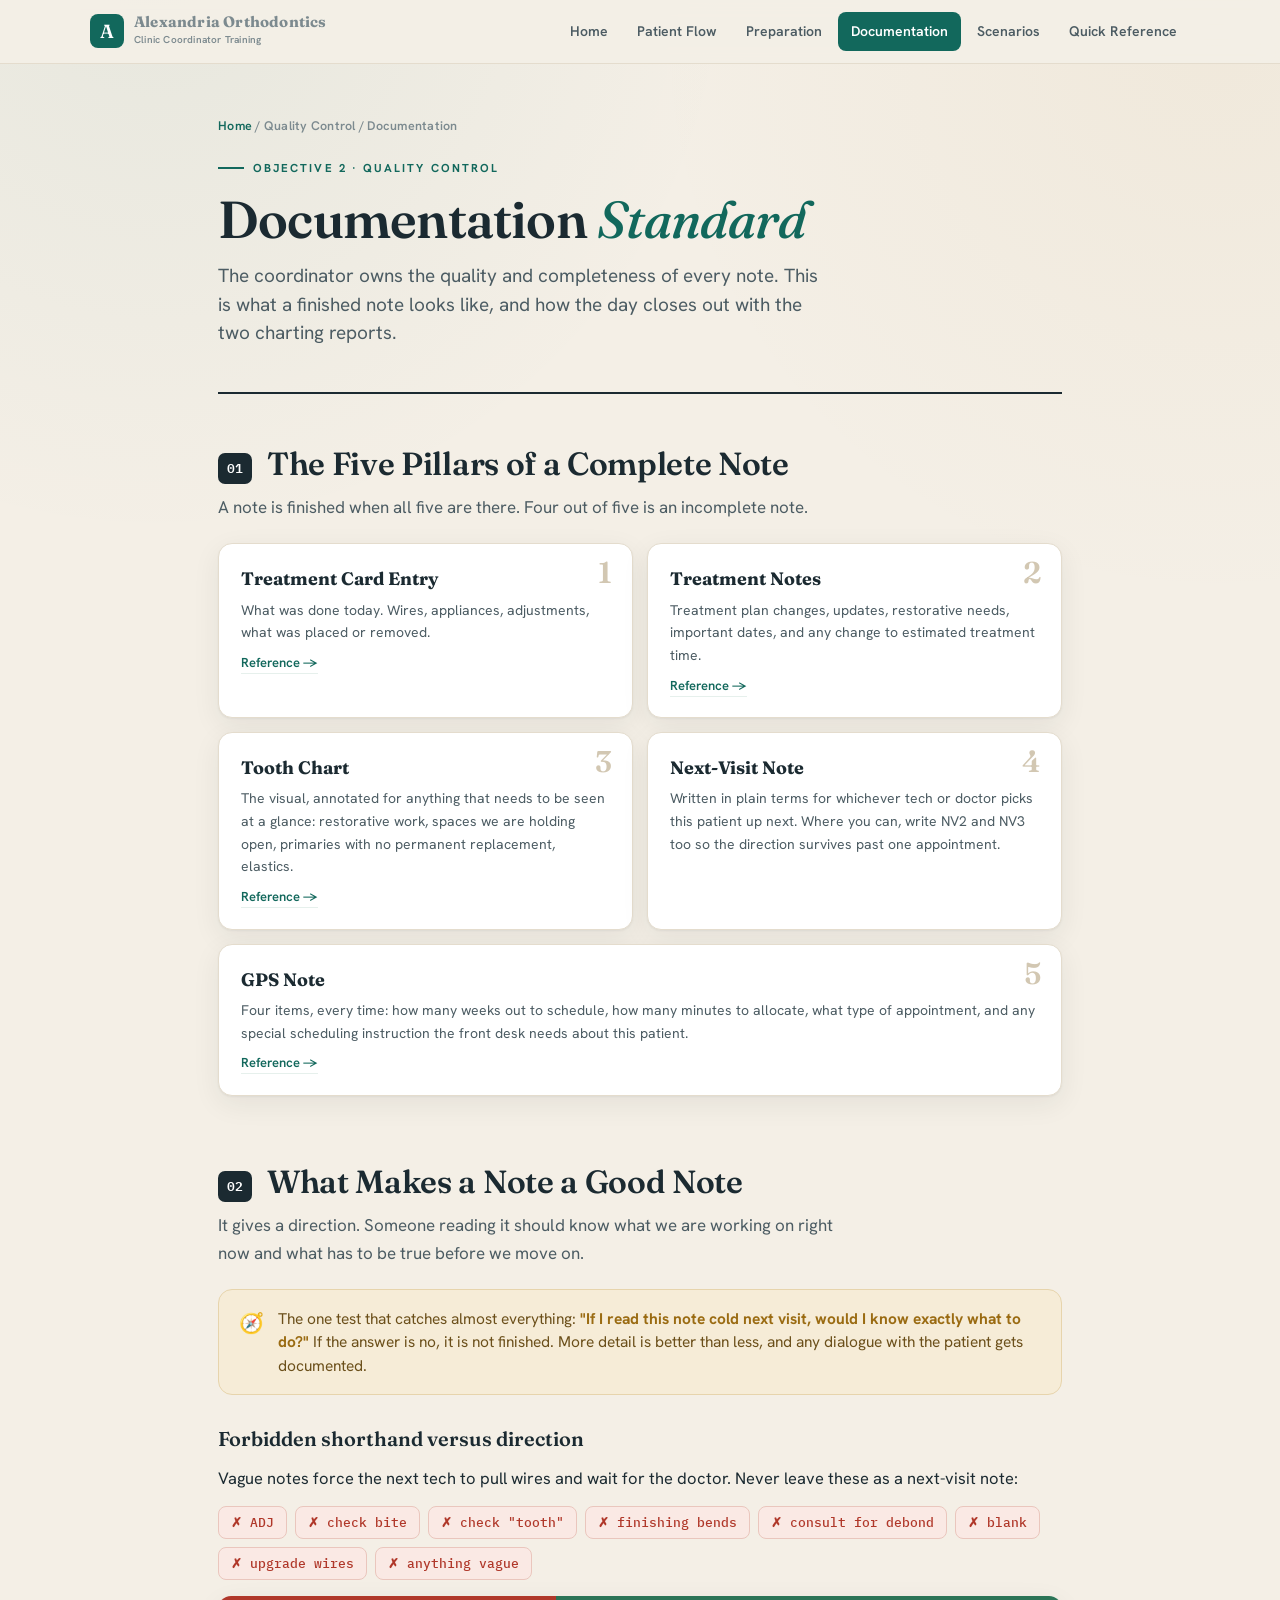
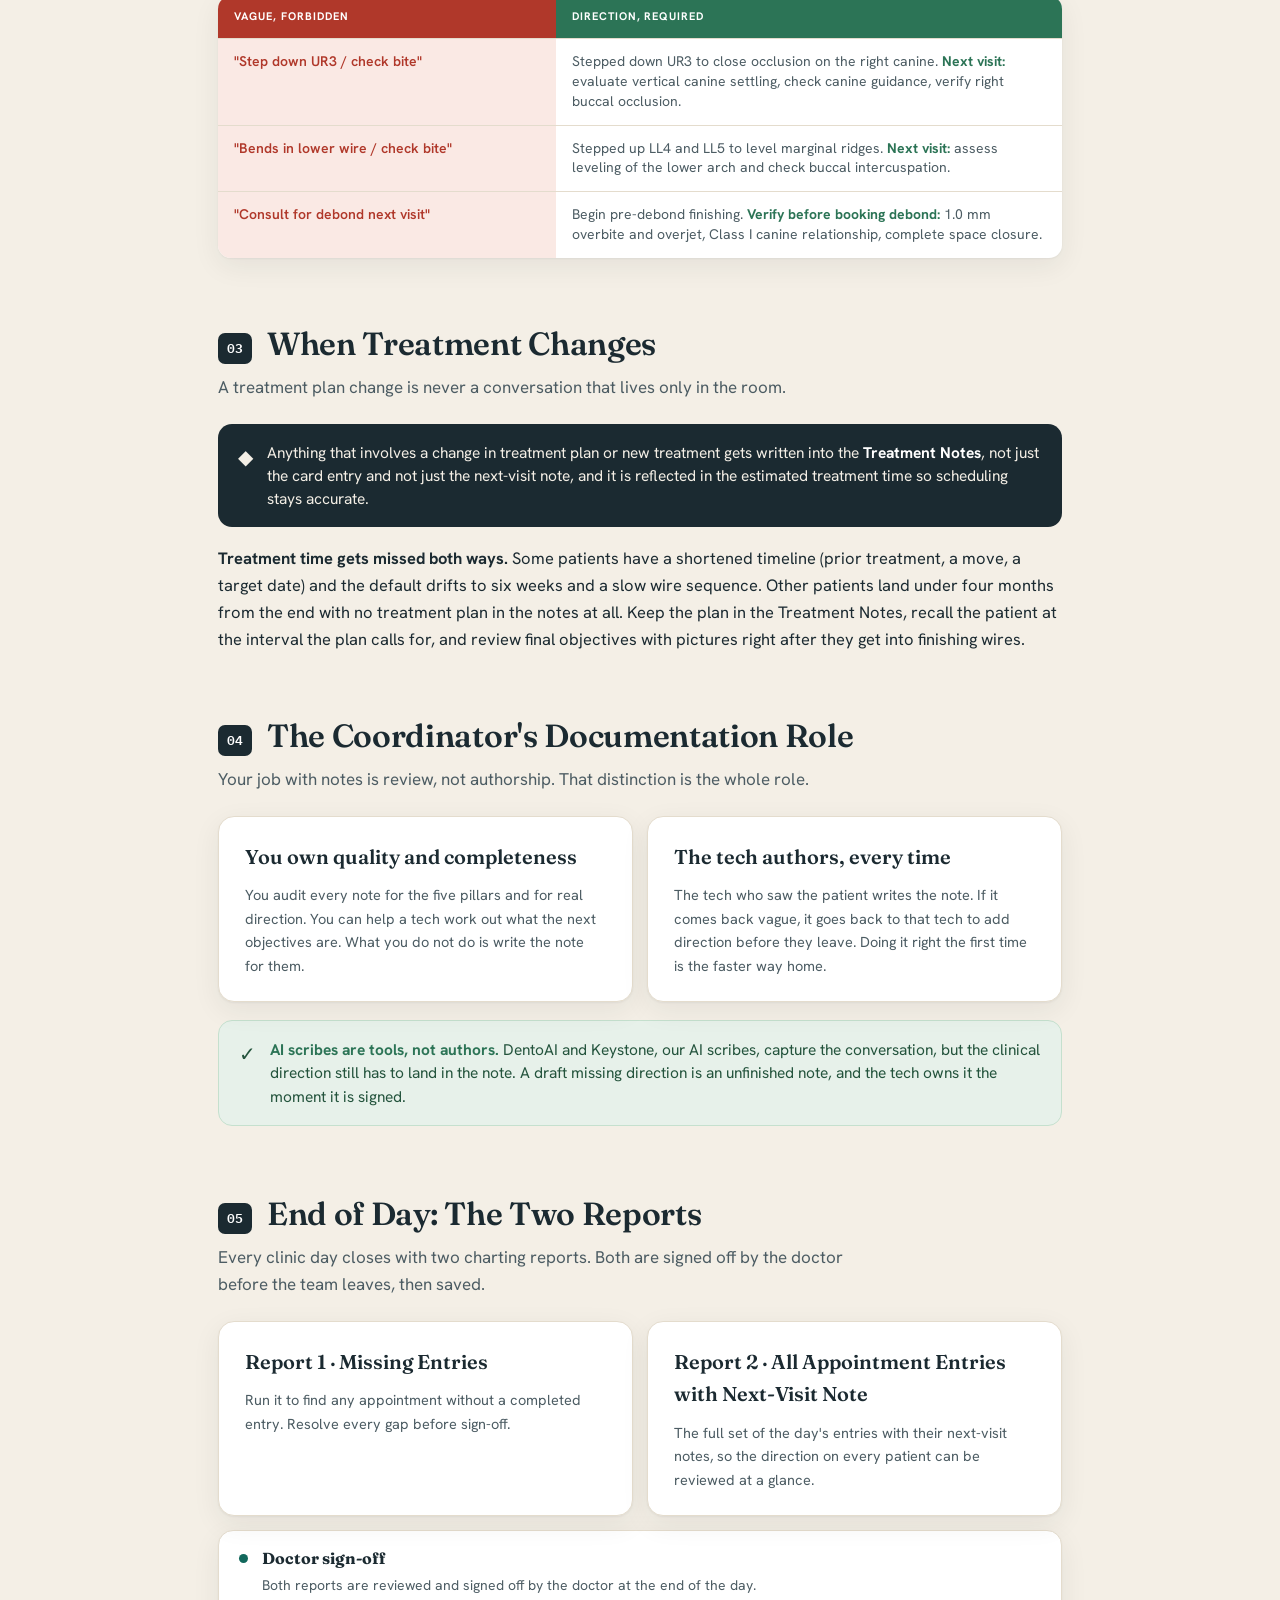
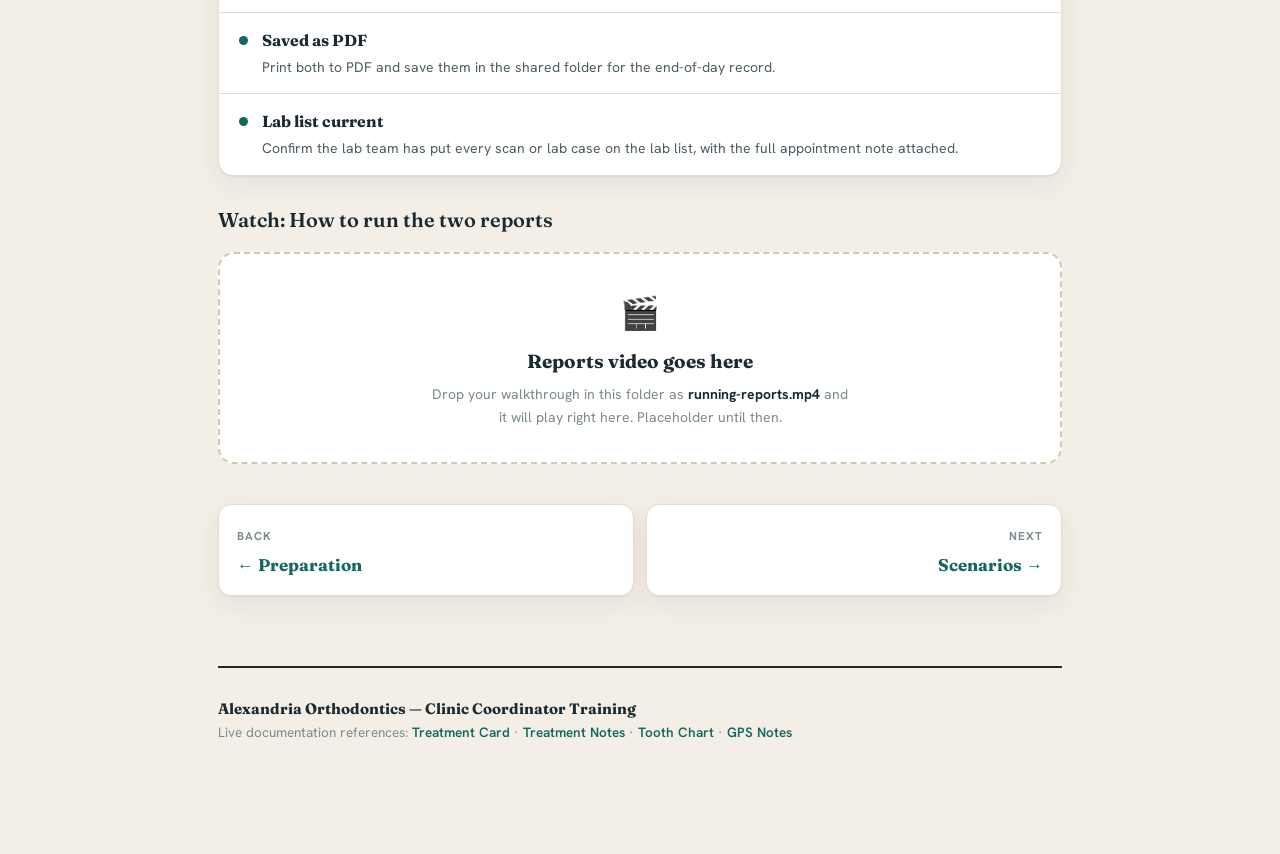
==== documentation.html @ c081d229 "Add files via upload" ====
<!DOCTYPE html>
<html lang="en">
<head>
<meta charset="UTF-8">
<meta name="viewport" content="width=device-width, initial-scale=1.0">
<title>Documentation — Clinic Coordinator Training</title>
<link rel="preconnect" href="https://fonts.googleapis.com">
<link rel="preconnect" href="https://fonts.gstatic.com" crossorigin>
<link href="https://fonts.googleapis.com/css2?family=Fraunces:opsz,wght@9..144,400;9..144,500;9..144,600;9..144,700&family=Hanken+Grotesk:wght@400;500;600;700&family=IBM+Plex+Mono:wght@400;500;600&display=swap" rel="stylesheet">
<link rel="stylesheet" href="styles.css">
</head>
<body>
<nav class="topnav">
  <div class="inner">
    <a class="brand" href="index.html"><span class="mark">A</span><span><b>Alexandria Orthodontics</b><span>Clinic Coordinator Training</span></span></a>
    <button class="menubtn" onclick="document.getElementById('nav').classList.toggle('open')">☰</button>
    <div class="links" id="nav">
      <a href="index.html">Home</a>
      <a href="patient-flow.html">Patient Flow</a>
      <a href="preparation.html">Preparation</a>
      <a href="documentation.html" class="active">Documentation</a>
      <a href="scenarios.html">Scenarios</a>
      <a href="quick-reference.html">Quick Reference</a>
    </div>
  </div>
</nav>

<div class="wrap">
  <header class="hero">
    <div class="crumb"><a href="index.html">Home</a> / Quality Control / Documentation</div>
    <span class="eyebrow">Objective 2 · Quality control</span>
    <h1>Documentation <em>Standard</em></h1>
    <p class="lede">The coordinator owns the quality and completeness of every note. This is what a finished note looks like, and how the day closes out with the two charting reports.</p>
  </header>

  <section id="pillars">
    <div class="sec-head"><div class="sec-num">01</div><div><h2>The Five Pillars of a Complete Note</h2></div></div>
    <p class="sec-sub">A note is finished when all five are there. Four out of five is an incomplete note.</p>
    <div class="pillars">
      <div class="pillar"><span class="pn">1</span><b>Treatment Card Entry</b><p>What was done today. Wires, appliances, adjustments, what was placed or removed.</p><a href="https://sites.google.com/myalexandriaortho.com/a-guide-to-autonomy/treatment-card/writing-treatment-notes" target="_blank">Reference →</a></div>
      <div class="pillar"><span class="pn">2</span><b>Treatment Notes</b><p>Treatment plan changes, updates, restorative needs, important dates, and any change to estimated treatment time.</p><a href="https://sites.google.com/myalexandriaortho.com/a-guide-to-autonomy/treatment-card/treatment-notes-top-right" target="_blank">Reference →</a></div>
      <div class="pillar"><span class="pn">3</span><b>Tooth Chart</b><p>The visual, annotated for anything that needs to be seen at a glance: restorative work, spaces we are holding open, primaries with no permanent replacement, elastics.</p><a href="https://sites.google.com/myalexandriaortho.com/a-guide-to-autonomy/treatment-card/tooth-chart" target="_blank">Reference →</a></div>
      <div class="pillar"><span class="pn">4</span><b>Next-Visit Note</b><p>Written in plain terms for whichever tech or doctor picks this patient up next. Where you can, write NV2 and NV3 too so the direction survives past one appointment.</p></div>
      <div class="pillar" style="grid-column:1 / -1"><span class="pn">5</span><b>GPS Note</b><p>Four items, every time: how many weeks out to schedule, how many minutes to allocate, what type of appointment, and any special scheduling instruction the front desk needs about this patient.</p><a href="https://sites.google.com/myalexandriaortho.com/a-guide-to-autonomy/gps-notes-next-visit-appointments" target="_blank">Reference →</a></div>
    </div>
  </section>

  <section id="good">
    <div class="sec-head"><div class="sec-num">02</div><div><h2>What Makes a Note a Good Note</h2></div></div>
    <p class="sec-sub">It gives a direction. Someone reading it should know what we are working on right now and what has to be true before we move on.</p>
    <div class="banner note"><span class="bi">🧭</span><div>The one test that catches almost everything: <strong>"If I read this note cold next visit, would I know exactly what to do?"</strong> If the answer is no, it is not finished. More detail is better than less, and any dialogue with the patient gets documented.</div></div>

    <h3>Forbidden shorthand versus direction</h3>
    <p>Vague notes force the next tech to pull wires and wait for the doctor. Never leave these as a next-visit note:</p>
    <div class="forbidden-chips">
      <span class="chip-no">ADJ</span>
      <span class="chip-no">check bite</span>
      <span class="chip-no">check "tooth"</span>
      <span class="chip-no">finishing bends</span>
      <span class="chip-no">consult for debond</span>
      <span class="chip-no">blank</span>
      <span class="chip-no">upgrade wires</span>
      <span class="chip-no">anything vague</span>
    </div>
    <table class="cmp">
      <thead><tr><th>Vague, forbidden</th><th>Direction, required</th></tr></thead>
      <tbody>
        <tr><td>"Step down UR3 / check bite"</td><td>Stepped down UR3 to close occlusion on the right canine. <b>Next visit:</b> evaluate vertical canine settling, check canine guidance, verify right buccal occlusion.</td></tr>
        <tr><td>"Bends in lower wire / check bite"</td><td>Stepped up LL4 and LL5 to level marginal ridges. <b>Next visit:</b> assess leveling of the lower arch and check buccal intercuspation.</td></tr>
        <tr><td>"Consult for debond next visit"</td><td>Begin pre-debond finishing. <b>Verify before booking debond:</b> 1.0 mm overbite and overjet, Class I canine relationship, complete space closure.</td></tr>
      </tbody>
    </table>
  </section>

  <section id="changes">
    <div class="sec-head"><div class="sec-num">03</div><div><h2>When Treatment Changes</h2></div></div>
    <p class="sec-sub">A treatment plan change is never a conversation that lives only in the room.</p>
    <div class="banner key"><span class="bi">◆</span><div>Anything that involves a change in treatment plan or new treatment gets written into the <strong>Treatment Notes</strong>, not just the card entry and not just the next-visit note, and it is reflected in the estimated treatment time so scheduling stays accurate.</div></div>
    <p><strong>Treatment time gets missed both ways.</strong> Some patients have a shortened timeline (prior treatment, a move, a target date) and the default drifts to six weeks and a slow wire sequence. Other patients land under four months from the end with no treatment plan in the notes at all. Keep the plan in the Treatment Notes, recall the patient at the interval the plan calls for, and review final objectives with pictures right after they get into finishing wires.</p>
  </section>

  <section id="ccrole">
    <div class="sec-head"><div class="sec-num">04</div><div><h2>The Coordinator's Documentation Role</h2></div></div>
    <p class="sec-sub">Your job with notes is review, not authorship. That distinction is the whole role.</p>
    <div class="grid2">
      <div class="card" style="margin:0">
        <h3 style="margin-top:0">You own quality and completeness</h3>
        <p style="margin:0;font-size:14.5px;color:var(--ink-soft)">You audit every note for the five pillars and for real direction. You can help a tech work out what the next objectives are. What you do not do is write the note for them.</p>
      </div>
      <div class="card" style="margin:0">
        <h3 style="margin-top:0">The tech authors, every time</h3>
        <p style="margin:0;font-size:14.5px;color:var(--ink-soft)">The tech who saw the patient writes the note. If it comes back vague, it goes back to that tech to add direction before they leave. Doing it right the first time is the faster way home.</p>
      </div>
    </div>
    <div class="banner good"><span class="bi">✓</span><div><strong>AI scribes are tools, not authors.</strong> DentoAI and Keystone, our AI scribes, capture the conversation, but the clinical direction still has to land in the note. A draft missing direction is an unfinished note, and the tech owns it the moment it is signed.</div></div>
  </section>

  <section id="reports">
    <div class="sec-head"><div class="sec-num">05</div><div><h2>End of Day: The Two Reports</h2></div></div>
    <p class="sec-sub">Every clinic day closes with two charting reports. Both are signed off by the doctor before the team leaves, then saved.</p>
    <div class="grid2">
      <div class="card" style="margin:0">
        <h3 style="margin-top:0">Report 1 · Missing Entries</h3>
        <p style="margin:0;font-size:14.5px;color:var(--ink-soft)">Run it to find any appointment without a completed entry. Resolve every gap before sign-off.</p>
      </div>
      <div class="card" style="margin:0">
        <h3 style="margin-top:0">Report 2 · All Appointment Entries with Next-Visit Note</h3>
        <p style="margin:0;font-size:14.5px;color:var(--ink-soft)">The full set of the day's entries with their next-visit notes, so the direction on every patient can be reviewed at a glance.</p>
      </div>
    </div>
    <div class="listcard">
      <div class="row"><span class="dot"></span><div><b>Doctor sign-off</b><p>Both reports are reviewed and signed off by the doctor at the end of the day.</p></div></div>
      <div class="row"><span class="dot"></span><div><b>Saved as PDF</b><p>Print both to PDF and save them in the shared folder for the end-of-day record.</p></div></div>
      <div class="row"><span class="dot"></span><div><b>Lab list current</b><p>Confirm the lab team has put every scan or lab case on the lab list, with the full appointment note attached.</p></div></div>
    </div>

    <h3>Watch: How to run the two reports</h3>
    <div class="videoph">
      <div class="e">🎬</div>
      <b>Reports video goes here</b>
      <p>Drop your walkthrough in this folder as <strong>running-reports.mp4</strong> and it will play right here. Placeholder until then.</p>
    </div>
    <!-- When the reports video is ready, replace the videoph block above with:
    <div class="videowrap"><video controls preload="metadata" playsinline><source src="running-reports.mp4" type="video/mp4"></video></div>
    -->
  </section>

  <div class="pagenav">
    <a href="preparation.html"><span class="dir">Back</span><b>← Preparation</b></a>
    <a class="next" href="scenarios.html"><span class="dir">Next</span><b>Scenarios →</b></a>
  </div>

  <footer>
    <b>Alexandria Orthodontics — Clinic Coordinator Training</b><br>
    Live documentation references:
    <a href="https://sites.google.com/myalexandriaortho.com/a-guide-to-autonomy/treatment-card/writing-treatment-notes" target="_blank">Treatment Card</a> ·
    <a href="https://sites.google.com/myalexandriaortho.com/a-guide-to-autonomy/treatment-card/treatment-notes-top-right" target="_blank">Treatment Notes</a> ·
    <a href="https://sites.google.com/myalexandriaortho.com/a-guide-to-autonomy/treatment-card/tooth-chart" target="_blank">Tooth Chart</a> ·
    <a href="https://sites.google.com/myalexandriaortho.com/a-guide-to-autonomy/gps-notes-next-visit-appointments" target="_blank">GPS Notes</a>
  </footer>
</div>
</body>
</html>
---- styles.css ----
/* Alexandria Orthodontics — Clinic Coordinator Training — shared styles */
:root{
  --paper:#F4EFE6;--paper-2:#FBF8F2;--card:#FFFFFF;
  --ink:#1B2A31;--ink-soft:#4C5C63;--ink-faint:#7C8A8F;
  --line:#E4DCCD;--line-strong:#D2C7B2;
  --teal:#12685C;--teal-deep:#0B463E;--teal-wash:#E6F0EC;
  /* amber is reserved for the Chair Occupied / light-bar concept only */
  --amber:#E3A712;--amber-deep:#8A5A00;--amber-wash:#FBEFCE;--amber-line:#EAD199;
  --pass:#2C7456;--pass-wash:#E7F1EA;--pass-line:#C5E0CE;
  --danger:#B0382A;--danger-wash:#FAE9E4;--danger-line:#EAC6BD;
  --gold:#B0832F;--gold-wash:#F6ECD7;--gold-line:#E7D4AC;--warn:#9A6B12;
  --shadow:0 1px 2px rgba(27,42,49,.05),0 8px 28px rgba(27,42,49,.07);
  --shadow-lg:0 2px 6px rgba(27,42,49,.07),0 22px 50px rgba(27,42,49,.12);
}
*{box-sizing:border-box;margin:0;padding:0}
html{scroll-behavior:smooth;scroll-padding-top:84px}
body{background:var(--paper);color:var(--ink);font-family:"Hanken Grotesk",sans-serif;font-size:16.5px;line-height:1.62;-webkit-font-smoothing:antialiased;
  background-image:radial-gradient(circle at 12% -5%,rgba(18,104,92,.06),transparent 40%),radial-gradient(circle at 95% 4%,rgba(176,131,47,.06),transparent 38%);background-attachment:fixed;}
::selection{background:var(--teal);color:#fff}
a{color:var(--teal)}

/* top nav */
.topnav{position:sticky;top:0;z-index:60;background:rgba(244,239,230,.92);backdrop-filter:blur(10px);border-bottom:1px solid var(--line)}
.topnav .inner{max-width:1180px;margin:0 auto;display:flex;align-items:center;gap:16px;padding:12px clamp(18px,4vw,40px)}
.topnav .brand{display:flex;align-items:center;gap:10px;text-decoration:none;color:inherit;flex:none}
.topnav .brand .mark{width:34px;height:34px;border-radius:8px;background:var(--teal);color:#fff;display:grid;place-items:center;font-family:"Fraunces",serif;font-weight:600;font-size:19px}
.topnav .brand b{font-family:"Fraunces",serif;font-size:15px;line-height:1.05}
.topnav .brand span{display:block;font-size:10px;color:var(--ink-faint);font-weight:600;letter-spacing:.02em}
.topnav .links{margin-left:auto;display:flex;gap:3px;align-items:center}
.topnav .links a{font-size:14px;font-weight:600;color:var(--ink-soft);text-decoration:none;padding:8px 13px;border-radius:8px;transition:all .15s}
.topnav .links a:hover{background:var(--paper-2);color:var(--ink)}
.topnav .links a.active{background:var(--teal);color:#fff}
.menubtn{display:none;margin-left:auto;background:none;border:1px solid var(--line-strong);border-radius:9px;padding:8px 12px;font-size:18px;cursor:pointer;color:var(--ink)}
@media(max-width:900px){
  .topnav .links{display:none;position:absolute;top:100%;left:0;right:0;flex-direction:column;gap:2px;background:var(--paper-2);border-bottom:1px solid var(--line);padding:10px clamp(18px,4vw,40px) 16px}
  .topnav .links.open{display:flex}
  .topnav .links a{padding:11px 13px}
  .menubtn{display:block}
}

.wrap{max-width:940px;margin:0 auto;padding:0 clamp(20px,5vw,48px) 110px}

/* hero */
.hero{padding:52px 0 30px;border-bottom:2px solid var(--ink)}
.eyebrow{display:inline-flex;align-items:center;gap:9px;font-size:11.5px;font-weight:700;letter-spacing:.18em;text-transform:uppercase;color:var(--teal);margin-bottom:16px}
.eyebrow::before{content:"";width:26px;height:2px;background:var(--teal)}
h1{font-family:"Fraunces",serif;font-weight:600;font-size:clamp(32px,5vw,52px);line-height:1.02;letter-spacing:-.015em}
h1 em{font-style:italic;color:var(--teal);font-weight:500}
.lede{font-size:19px;color:var(--ink-soft);max-width:56ch;margin-top:16px;line-height:1.5}
.crumb{font-size:12.5px;color:var(--ink-faint);font-weight:600;letter-spacing:.02em;margin-bottom:14px}
.crumb a{text-decoration:none}

section{padding-top:52px}
.sec-head{display:flex;align-items:flex-start;gap:15px;margin-bottom:6px}
.sec-num{font-family:"IBM Plex Mono",monospace;font-size:13px;font-weight:600;color:#fff;background:var(--ink);border-radius:7px;padding:5px 9px;margin-top:7px;flex:none}
h2{font-family:"Fraunces",serif;font-weight:600;font-size:clamp(24px,3.3vw,32px);line-height:1.1;letter-spacing:-.01em}
.sec-sub{color:var(--ink-soft);font-size:17px;margin:10px 0 22px;max-width:64ch}
h3{font-family:"Fraunces",serif;font-weight:600;font-size:20px;margin:28px 0 10px}
p{margin-bottom:14px}strong{font-weight:700;color:var(--ink)}
a.inline{color:var(--teal);text-decoration:none;border-bottom:1.5px solid var(--teal-wash);font-weight:600}
a.inline:hover{border-color:var(--teal)}

/* banners */
.banner{border-radius:14px;padding:17px 20px;margin:18px 0;display:flex;gap:14px;align-items:flex-start;font-size:15.5px;line-height:1.5}
.banner .bi{font-size:20px;flex:none;margin-top:1px}
.banner.key{background:var(--ink);color:#F4EFE6}.banner.key strong{color:#fff}
.banner.warn{background:var(--danger-wash);border:1px solid var(--danger-line);color:#6E241A}.banner.warn strong{color:var(--danger)}
.banner.note{background:var(--gold-wash);border:1px solid var(--gold-line);color:#6B4F1A}.banner.note strong{color:var(--warn)}
.banner.good{background:var(--pass-wash);border:1px solid var(--pass-line);color:#23533C}.banner.good strong{color:var(--pass)}
.banner.occ{background:var(--amber-wash);border:1px solid var(--amber-line);color:var(--amber-deep)}.banner.occ strong{color:var(--amber-deep)}

.card{background:var(--card);border:1px solid var(--line);border-radius:16px;padding:24px 26px;box-shadow:var(--shadow);margin:16px 0}
.grid2{display:grid;grid-template-columns:1fr 1fr;gap:14px}
.grid3{display:grid;grid-template-columns:repeat(3,1fr);gap:14px}

/* generic list card */
.listcard{background:var(--card);border:1px solid var(--line);border-radius:15px;box-shadow:var(--shadow);overflow:hidden;margin:14px 0}
.listcard .row{padding:15px 20px;border-top:1px solid var(--line);display:flex;gap:14px;align-items:flex-start}
.listcard .row:first-child{border-top:none}
.listcard .row .dot{width:9px;height:9px;border-radius:50%;background:var(--teal);flex:none;margin-top:8px}
.listcard .row b{font-family:"Fraunces",serif;font-size:16px;display:block;margin-bottom:2px}
.listcard .row p{font-size:14px;color:var(--ink-soft);margin:0}

/* two-objective cards (home) */
.obj{display:grid;grid-template-columns:1fr 1fr;gap:16px;margin:22px 0}
.obj a{display:flex;flex-direction:column;text-decoration:none;color:inherit;border-radius:18px;padding:26px 28px;box-shadow:var(--shadow);transition:transform .15s,box-shadow .15s}
.obj a:hover{transform:translateY(-3px);box-shadow:var(--shadow-lg)}
.obj .o1{background:var(--ink);color:#F4EFE6}
.obj .o2{background:var(--card);border:1px solid var(--line)}
.obj .tag{font-family:"IBM Plex Mono",monospace;font-size:11.5px;letter-spacing:.1em;text-transform:uppercase;font-weight:600}
.obj .o1 .tag{color:var(--amber)}.obj .o2 .tag{color:var(--teal)}
.obj h3{font-family:"Fraunces",serif;font-size:24px;margin:8px 0 6px}.obj .o1 h3{color:#fff}
.obj p{font-size:14.5px;margin:0;flex:1}.obj .o1 p{color:rgba(244,239,230,.82)}.obj .o2 p{color:var(--ink-soft)}
.obj .go{margin-top:14px;font-weight:700;font-size:14px}.obj .o1 .go{color:var(--amber)}.obj .o2 .go{color:var(--teal)}

/* coverage hierarchy ladder */
.ladder{display:flex;flex-direction:column;gap:9px;margin:16px 0}
.rung{display:flex;align-items:center;gap:15px;background:var(--card);border:1px solid var(--line);border-radius:13px;padding:15px 18px;box-shadow:var(--shadow);transition:border-color .15s,background .15s;cursor:default}
.rung:hover{border-color:var(--teal);background:var(--paper-2)}
.rung .rn{width:34px;height:34px;border-radius:9px;background:var(--teal);color:#fff;display:grid;place-items:center;font-family:"Fraunces",serif;font-weight:600;font-size:17px;flex:none}
.rung .rb b{font-family:"Fraunces",serif;font-size:17px}
.rung .rb p{font-size:13.5px;color:var(--ink-soft);margin:2px 0 0}
.rung .avail{margin-left:auto;font-size:11px;font-weight:700;letter-spacing:.06em;text-transform:uppercase;color:var(--teal-deep);background:var(--teal-wash);padding:4px 10px;border-radius:20px;flex:none}

/* step flow */
.flow{margin:18px 0;display:flex;flex-direction:column;counter-reset:step}
.flow .step{position:relative;padding:0 0 24px 54px}
.flow .step::before{counter-increment:step;content:counter(step);position:absolute;left:0;top:0;width:36px;height:36px;border-radius:50%;background:var(--teal);color:#fff;display:grid;place-items:center;font-family:"Fraunces",serif;font-weight:600;font-size:17px;z-index:1}
.flow .step::after{content:"";position:absolute;left:17.5px;top:36px;bottom:0;width:2px;background:var(--line-strong)}
.flow .step:last-child{padding-bottom:0}.flow .step:last-child::after{display:none}
.flow .step b{font-family:"Fraunces",serif;font-size:17px;display:block;margin-bottom:2px}
.flow .step p{font-size:14.5px;color:var(--ink-soft);margin:0}

/* rhythm strip */
.rhythm{display:flex;flex-wrap:wrap;gap:7px;align-items:center;background:var(--teal-wash);border:1px solid #BBD9CF;border-radius:12px;padding:14px 16px;margin:14px 0}
.rhythm span{font-family:"IBM Plex Mono",monospace;font-size:12px;font-weight:600;color:var(--teal-deep);background:#fff;padding:5px 10px;border-radius:7px}
.rhythm i{color:var(--teal);font-style:normal;font-weight:700}

/* handoff 4 step */
.handoff{display:grid;grid-template-columns:repeat(4,1fr);gap:12px;margin:16px 0}
.handoff .h{background:var(--card);border:1px solid var(--line);border-radius:13px;padding:16px 16px;box-shadow:var(--shadow)}
.handoff .h .n{font-family:"IBM Plex Mono",monospace;font-size:12px;color:var(--teal);font-weight:600}
.handoff .h b{font-family:"Fraunces",serif;font-size:15.5px;display:block;margin:5px 0 4px}
.handoff .h p{font-size:13px;color:var(--ink-soft);margin:0;line-height:1.4}

/* script / dialogue */
.script{background:var(--teal-wash);border:1px solid #BBD9CF;border-radius:13px;padding:16px 18px;margin:12px 0}
.script .lab{font-size:11px;font-weight:700;letter-spacing:.08em;text-transform:uppercase;color:var(--teal-deep);margin-bottom:8px}
.script q{display:block;font-family:"Fraunces",serif;font-style:italic;font-size:16.5px;color:var(--ink);padding:5px 0 5px 16px;border-left:3px solid var(--teal);margin-bottom:6px}
.script q:last-child{margin-bottom:0}

/* light bar demo */
.lbdemo{display:grid;grid-template-columns:1fr 230px;gap:20px;align-items:start;background:var(--card);border:1px solid var(--line);border-radius:16px;padding:22px 24px;box-shadow:var(--shadow);margin:16px 0}
.lbdemo .controls .btn{margin:4px 6px 4px 0}
.lightbar{display:flex;flex-direction:column;gap:7px}
.lightbar .slot{display:flex;align-items:center;gap:10px;border:1px solid var(--line-strong);border-radius:9px;padding:9px 12px;font-size:13.5px;font-weight:600;background:var(--paper-2);transition:all .2s}
.lightbar .slot .cn{font-family:"IBM Plex Mono",monospace;color:var(--ink-faint)}
.lightbar .slot .status{margin-left:auto;font-size:11px;font-weight:700;color:var(--ink-faint)}
.lightbar .slot.occupied{background:var(--amber);border-color:var(--amber-deep);color:#3a2600}
.lightbar .slot.occupied .cn{color:#3a2600}
.lightbar .slot.occupied .status{color:#3a2600}

/* priority order */
.priority{display:flex;flex-direction:column;gap:10px;margin:16px 0}
.pri{display:flex;gap:15px;align-items:flex-start;background:var(--card);border:1px solid var(--line);border-left:5px solid var(--teal);border-radius:12px;padding:15px 18px;box-shadow:var(--shadow)}
.pri .pn{font-family:"Fraunces",serif;font-size:22px;font-weight:600;color:var(--teal);line-height:1;flex:none;width:28px}
.pri b{font-family:"Fraunces",serif;font-size:16.5px}
.pri p{font-size:14px;color:var(--ink-soft);margin:3px 0 0}
.pri.p1{border-left-color:var(--danger)}.pri.p1 .pn{color:var(--danger)}
.pri.p2{border-left-color:var(--amber-deep)}.pri.p2 .pn{color:var(--amber-deep)}

/* expandable */
details.exp{background:var(--card);border:1px solid var(--line);border-radius:13px;box-shadow:var(--shadow);overflow:hidden;margin:10px 0}
details.exp summary{list-style:none;cursor:pointer;padding:15px 20px;display:flex;align-items:center;gap:13px;transition:background .15s}
details.exp summary::-webkit-details-marker{display:none}
details.exp summary:hover{background:var(--paper-2)}
details.exp summary .ic{width:32px;height:32px;border-radius:9px;background:var(--teal-wash);color:var(--teal-deep);display:grid;place-items:center;font-size:17px;flex:none}
details.exp summary .tt{font-family:"Fraunces",serif;font-size:17px;flex:1}
details.exp summary .chev{color:var(--ink-faint);transition:transform .2s}
details.exp[open] summary .chev{transform:rotate(90deg)}
details.exp[open] summary{border-bottom:1px solid var(--line);background:var(--paper-2)}
details.exp .body{padding:16px 22px;font-size:14.5px;color:var(--ink-soft);line-height:1.55}
details.exp .body ul{margin:6px 0 0 18px}details.exp .body li{margin-bottom:6px}
details.exp .body strong{color:var(--ink)}

/* five pillars */
.pillars{display:grid;grid-template-columns:1fr 1fr;gap:14px;margin:16px 0}
.pillar{background:var(--card);border:1px solid var(--line);border-radius:14px;padding:20px 22px;box-shadow:var(--shadow);position:relative}
.pillar .pn{font-family:"Fraunces",serif;font-size:30px;font-weight:600;color:var(--line-strong);position:absolute;top:14px;right:20px;line-height:1}
.pillar b{font-family:"Fraunces",serif;font-size:18px;display:block;margin-bottom:5px}
.pillar p{font-size:14px;color:var(--ink-soft);margin:0}
.pillar a{color:var(--teal);font-weight:600;text-decoration:none;font-size:13px;display:inline-block;margin-top:8px;border-bottom:1.5px solid var(--teal-wash)}

/* comparison table */
table.cmp{width:100%;border-collapse:collapse;margin:16px 0;background:var(--card);border-radius:13px;overflow:hidden;box-shadow:var(--shadow);font-size:14px}
table.cmp th{text-align:left;padding:12px 16px;font-size:11px;letter-spacing:.09em;text-transform:uppercase;font-weight:700}
table.cmp thead th:first-child{background:var(--danger);color:#fff}
table.cmp thead th:last-child{background:var(--pass);color:#fff}
table.cmp td{padding:13px 16px;vertical-align:top;border-top:1px solid var(--line);line-height:1.42}
table.cmp td:first-child{width:40%;color:var(--danger);font-weight:600;background:var(--danger-wash)}
table.cmp td:last-child{color:var(--ink-soft)}table.cmp td:last-child b{color:var(--pass)}

.forbidden-chips{display:flex;flex-wrap:wrap;gap:8px;margin:10px 0}
.chip-no{font-family:"IBM Plex Mono",monospace;font-size:13px;background:var(--danger-wash);color:var(--danger);border:1px solid var(--danger-line);padding:5px 12px;border-radius:8px;font-weight:500}
.chip-no::before{content:"\2717  ";font-weight:700}

/* video */
.videowrap{background:#0B463E;border-radius:16px;padding:10px;box-shadow:var(--shadow-lg);margin:16px 0}
.videowrap video{width:100%;border-radius:10px;display:block}
.videocap{font-size:13px;color:var(--ink-faint);margin-top:10px;text-align:center}
.videoph{background:var(--card);border:2px dashed var(--line-strong);border-radius:16px;padding:34px 26px;text-align:center;margin:16px 0}
.videoph .e{font-size:32px}
.videoph b{font-family:"Fraunces",serif;font-size:19px;display:block;margin-top:6px}
.videoph p{font-size:14px;color:var(--ink-faint);margin:6px auto 0;max-width:52ch}

/* failure modes */
.fails{display:grid;grid-template-columns:1fr 1fr;gap:12px;margin:16px 0}
.fail{background:var(--danger-wash);border:1px solid var(--danger-line);border-radius:13px;padding:16px 18px}
.fail b{font-family:"Fraunces",serif;font-size:16px;color:var(--danger);display:block;margin-bottom:4px}
.fail p{font-size:13.5px;color:#6E241A;margin:0;line-height:1.45}

/* scenarios */
.scen{background:var(--card);border:1px solid var(--line);border-radius:14px;padding:18px 20px;box-shadow:var(--shadow);margin:12px 0}
.scen .st{font-family:"Fraunces",serif;font-size:17px;font-weight:600;margin-bottom:4px}
.scen .sit{font-size:14.5px;color:var(--ink-soft)}
.scen .qc{font-size:14px;color:var(--ink);font-weight:600;margin:8px 0 4px}
details.reveal summary{list-style:none;cursor:pointer;font-size:13.5px;font-weight:700;color:var(--teal);display:inline-flex;align-items:center;gap:7px;padding:7px 0}
details.reveal summary::-webkit-details-marker{display:none}
details.reveal summary .chev{transition:transform .2s}
details.reveal[open] summary .chev{transform:rotate(90deg)}
details.reveal .ans{font-size:14.5px;background:var(--pass-wash);border:1px solid var(--pass-line);border-radius:9px;padding:12px 14px;color:#23533C;margin-top:6px;line-height:1.5}
details.reveal .ans b{color:var(--pass)}

/* quiz */
.quiz{background:var(--card);border:1px solid var(--line);border-radius:16px;padding:24px 26px;box-shadow:var(--shadow);margin-top:18px}
.q{padding:18px 0;border-top:1px solid var(--line)}.q:first-of-type{border-top:none;padding-top:4px}
.q .qn{font-family:"IBM Plex Mono",monospace;font-size:12px;color:var(--teal);font-weight:600}
.q .qt{font-family:"Fraunces",serif;font-size:18px;font-weight:600;margin:4px 0 12px;line-height:1.3}
.opts{display:flex;flex-direction:column;gap:8px}
.opt{display:flex;gap:12px;align-items:flex-start;border:1px solid var(--line-strong);border-radius:11px;padding:12px 15px;cursor:pointer;font-size:14.5px;transition:all .14s}
.opt:hover{border-color:var(--teal);background:var(--paper-2)}
.opt input{appearance:none;-webkit-appearance:none;width:19px;height:19px;border:2px solid var(--line-strong);border-radius:50%;flex:none;margin-top:1px;position:relative;transition:all .14s}
.opt input:checked{border-color:var(--teal)}
.opt input:checked::after{content:"";position:absolute;inset:3px;border-radius:50%;background:var(--teal)}
.opt.correct{border-color:var(--pass);background:var(--pass-wash)}
.opt.wrong{border-color:var(--danger);background:var(--danger-wash)}
.fb{margin-top:10px;font-size:14px;border-radius:10px;padding:11px 14px;display:none;line-height:1.5}
.fb.show{display:block}
.fb.ok{background:var(--pass-wash);border:1px solid var(--pass-line);color:#23533C}
.fb.no{background:var(--gold-wash);border:1px solid var(--gold-line);color:#6B4F1A}
.fb b{font-weight:700}

/* buttons + checklist */
.btn{font-family:"Hanken Grotesk";font-size:13.5px;font-weight:600;border:1px solid var(--line-strong);background:var(--card);color:var(--ink-soft);padding:10px 16px;border-radius:9px;cursor:pointer;transition:all .15s;text-decoration:none;display:inline-flex;align-items:center;gap:7px}
.btn:hover{border-color:var(--teal);color:var(--teal)}
.btn.solid{background:var(--teal);color:#fff;border-color:var(--teal)}.btn.solid:hover{background:var(--teal-deep);color:#fff}
.ck-list{list-style:none;background:var(--card);border:1px solid var(--line);border-radius:14px;overflow:hidden;box-shadow:var(--shadow);margin:8px 0}
.ck-list li{border-top:1px solid var(--line)}.ck-list li:first-child{border-top:none}
.ck-list label{display:flex;gap:13px;align-items:flex-start;padding:13px 18px;cursor:pointer;transition:background .12s;font-size:14.5px;line-height:1.42}
.ck-list label:hover{background:var(--paper-2)}
.ck-list input{appearance:none;-webkit-appearance:none;width:20px;height:20px;border:2px solid var(--line-strong);border-radius:6px;flex:none;margin-top:1px;cursor:pointer;transition:all .15s;position:relative}
.ck-list input:checked{background:var(--teal);border-color:var(--teal)}
.ck-list input:checked::after{content:"\2713";color:#fff;font-size:13px;font-weight:700;position:absolute;inset:0;display:grid;place-items:center}
.ck-list input:checked + span{color:var(--ink-faint);text-decoration:line-through;text-decoration-color:var(--line-strong)}
.ck-list span b{color:var(--ink)}

/* footer */
footer{margin-top:70px;padding-top:28px;border-top:2px solid var(--ink);font-size:13.5px;color:var(--ink-faint);line-height:1.7}
footer b{font-family:"Fraunces",serif;color:var(--ink);font-size:15px}
footer a{color:var(--teal);text-decoration:none;font-weight:600}
.pagenav{display:flex;justify-content:space-between;gap:12px;margin-top:40px;flex-wrap:wrap}
.pagenav a{flex:1;min-width:220px;background:var(--card);border:1px solid var(--line);border-radius:13px;padding:16px 18px;text-decoration:none;color:inherit;box-shadow:var(--shadow);transition:border-color .15s}
.pagenav a:hover{border-color:var(--teal)}
.pagenav .dir{font-size:11.5px;font-weight:700;letter-spacing:.08em;text-transform:uppercase;color:var(--ink-faint)}
.pagenav b{font-family:"Fraunces",serif;font-size:17px;color:var(--teal);display:block;margin-top:3px}
.pagenav a.next{text-align:right}

@media(max-width:760px){
  .obj,.grid2,.grid3,.handoff,.pillars,.fails,.lbdemo{grid-template-columns:1fr}
  .lbdemo{grid-template-columns:1fr}
}
@media print{
  .topnav,.menubtn,.pagenav,.btn,.videowrap video{display:none}
  body{background:#fff}
  .card,.listcard,.rung,.pillar,.quiz,table.cmp,.scen,details.exp{box-shadow:none;break-inside:avoid}
  details.exp .body,details.reveal .ans{display:block !important}
}
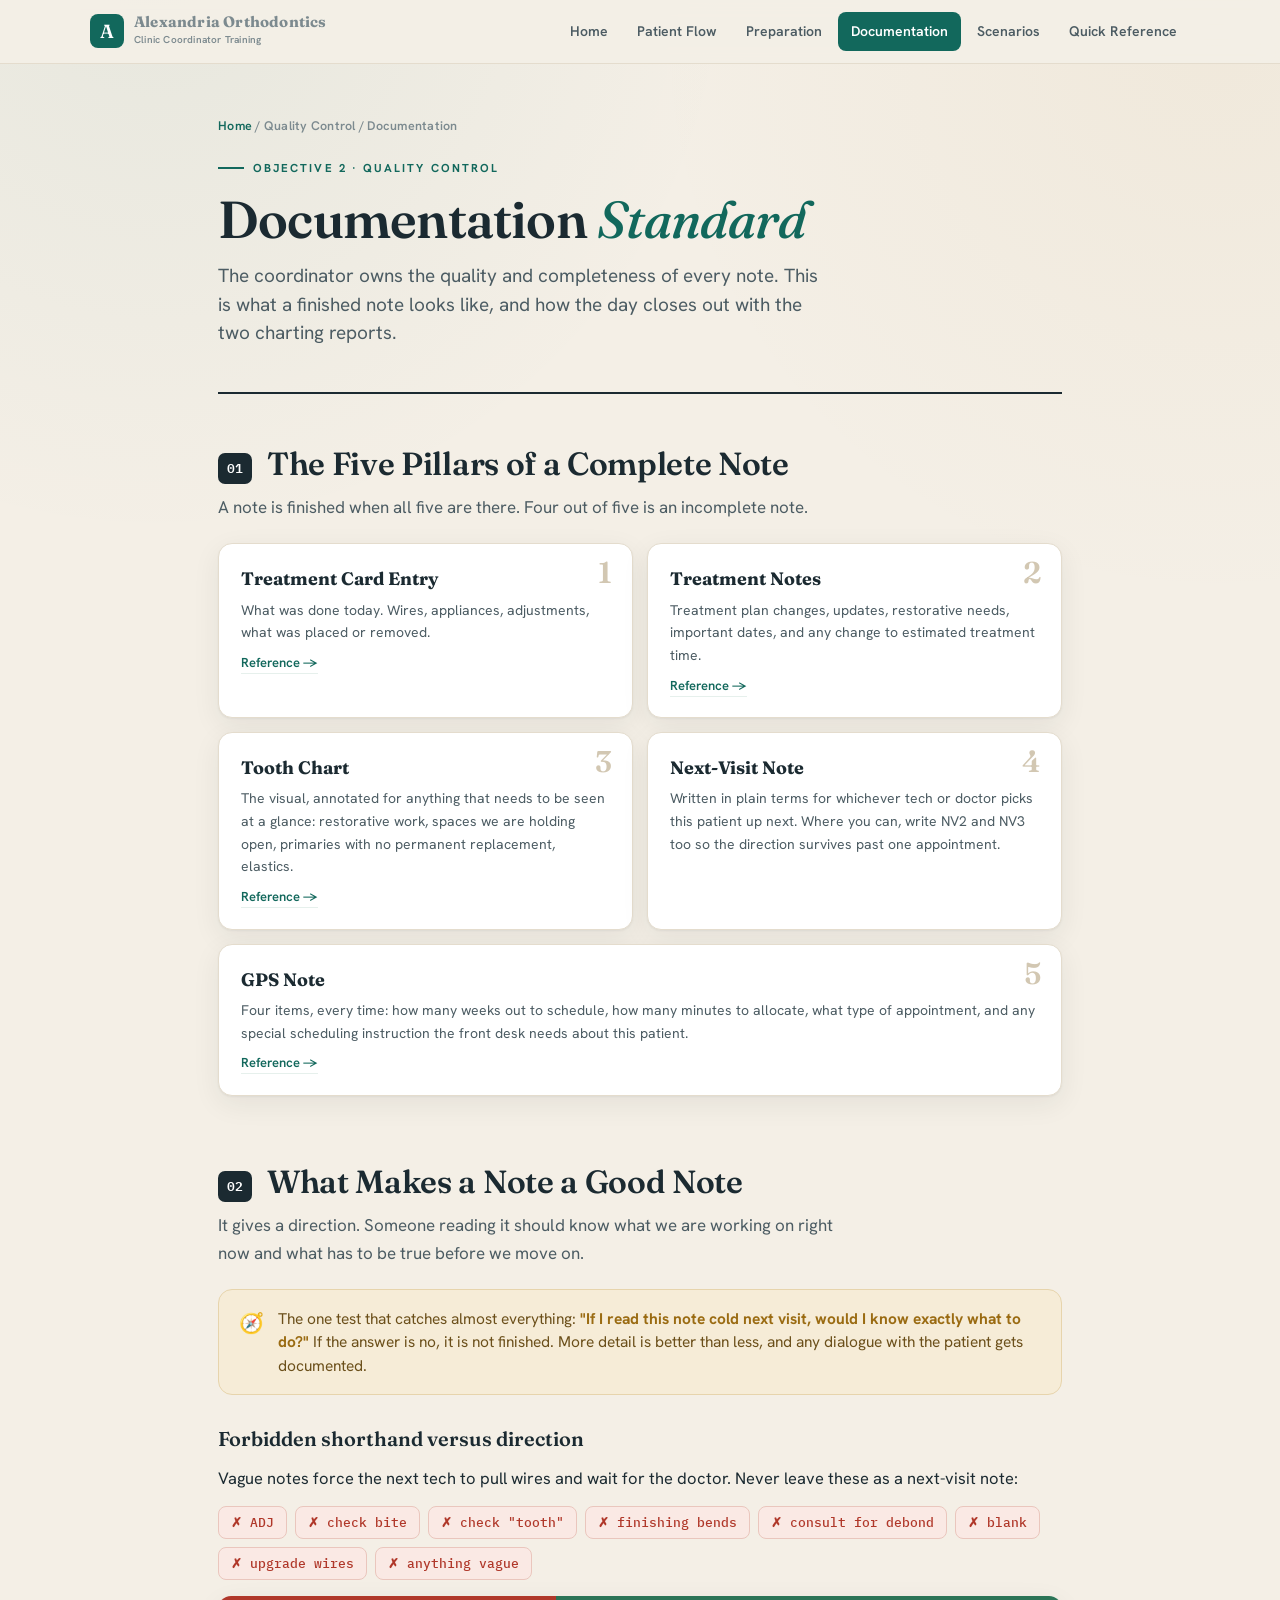
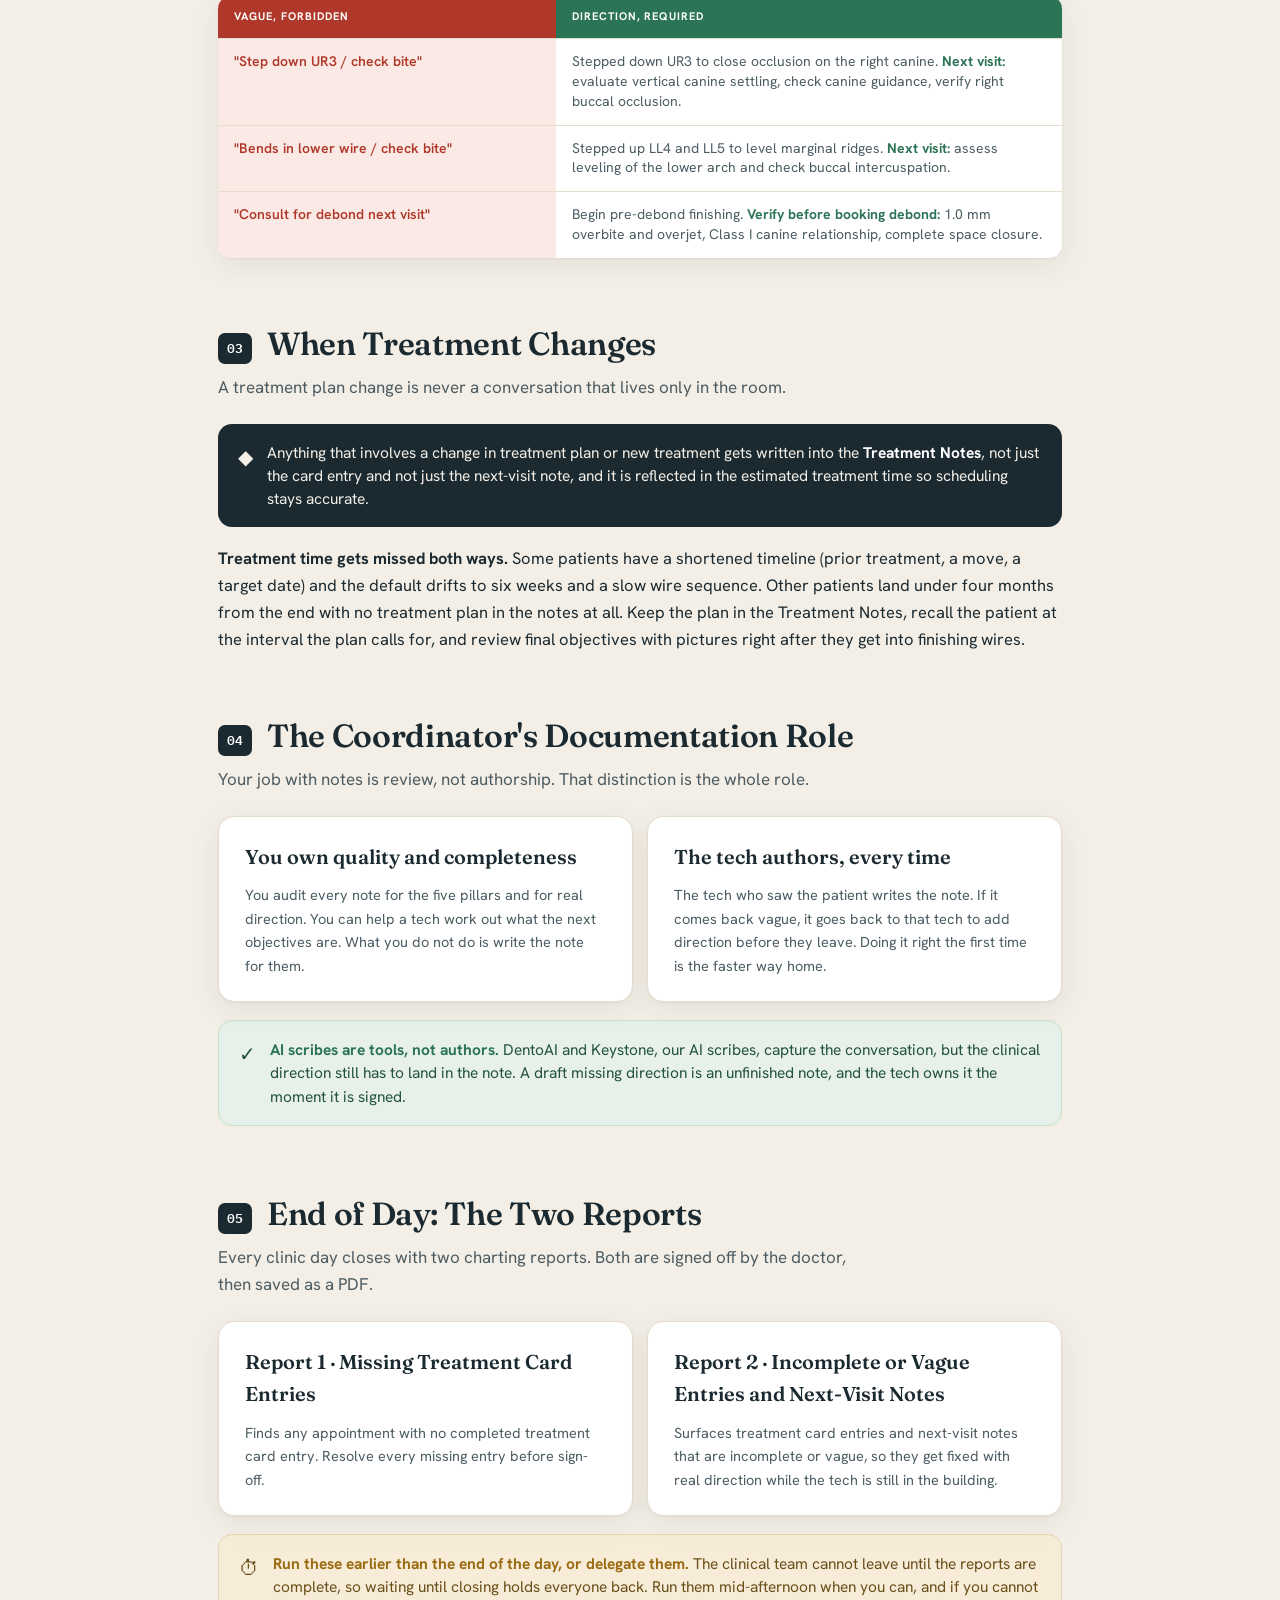
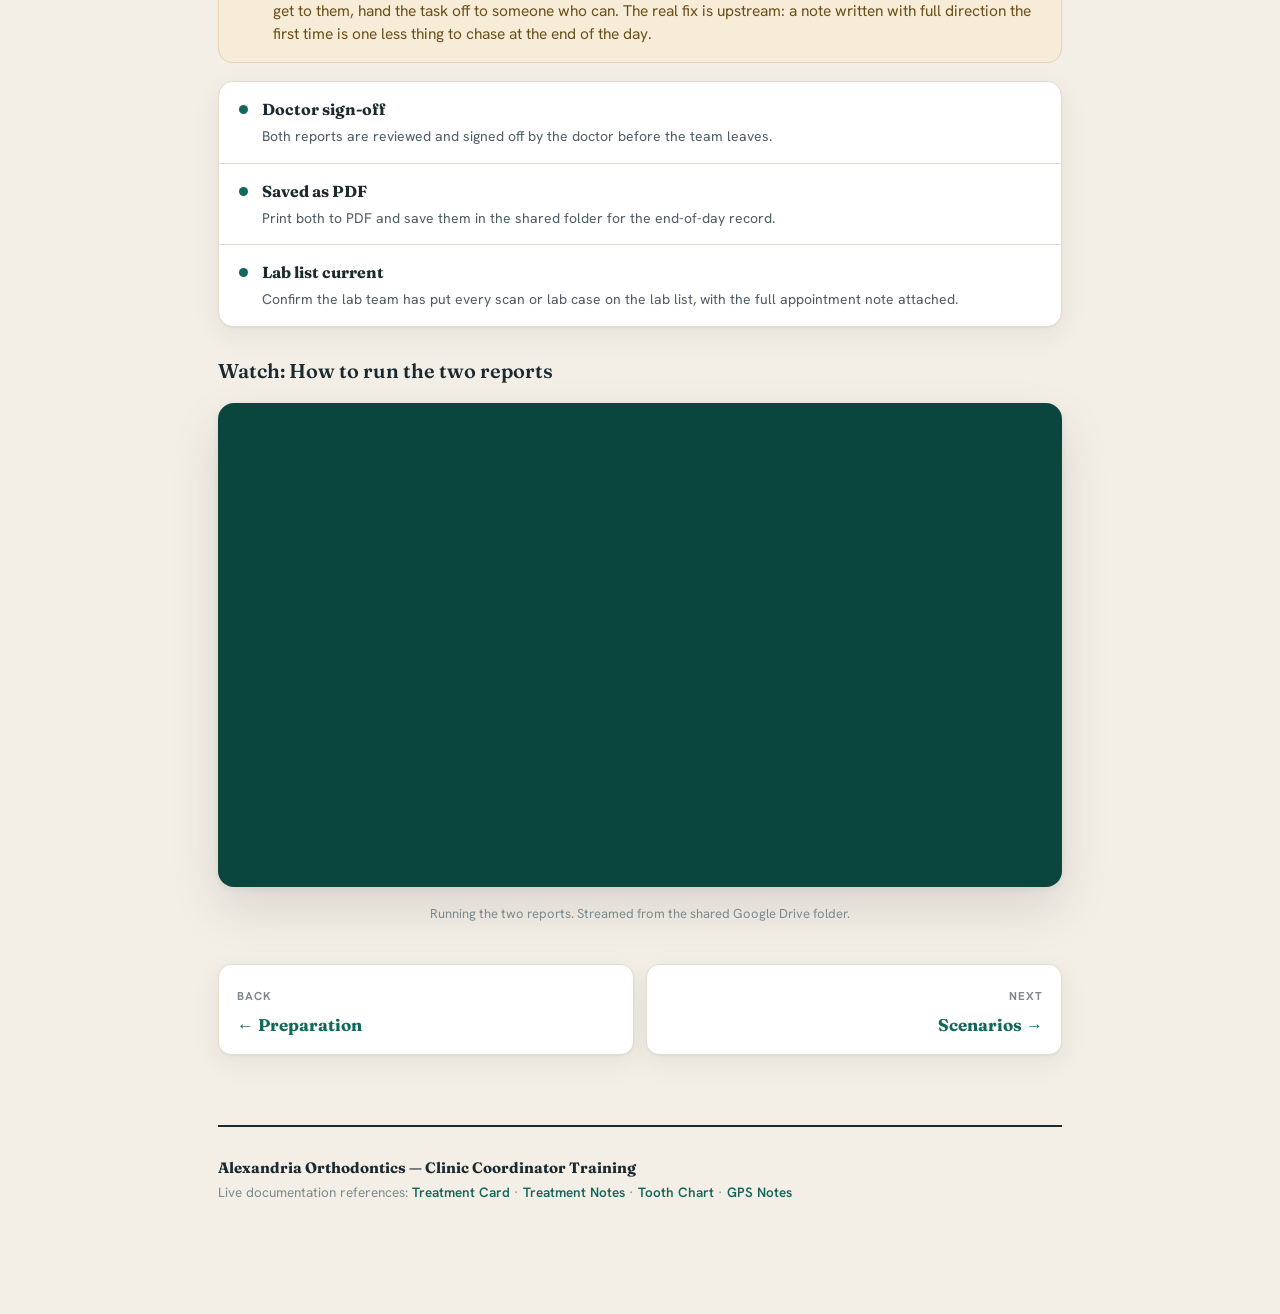
==== commit 0adc43b1: "Add files via upload" ====
--- a/documentation.html
+++ b/documentation.html
@@ -97,32 +97,31 @@
 
   <section id="reports">
     <div class="sec-head"><div class="sec-num">05</div><div><h2>End of Day: The Two Reports</h2></div></div>
-    <p class="sec-sub">Every clinic day closes with two charting reports. Both are signed off by the doctor before the team leaves, then saved.</p>
+    <p class="sec-sub">Every clinic day closes with two charting reports. Both are signed off by the doctor, then saved as a PDF.</p>
     <div class="grid2">
       <div class="card" style="margin:0">
-        <h3 style="margin-top:0">Report 1 · Missing Entries</h3>
-        <p style="margin:0;font-size:14.5px;color:var(--ink-soft)">Run it to find any appointment without a completed entry. Resolve every gap before sign-off.</p>
+        <h3 style="margin-top:0">Report 1 · Missing Treatment Card Entries</h3>
+        <p style="margin:0;font-size:14.5px;color:var(--ink-soft)">Finds any appointment with no completed treatment card entry. Resolve every missing entry before sign-off.</p>
       </div>
       <div class="card" style="margin:0">
-        <h3 style="margin-top:0">Report 2 · All Appointment Entries with Next-Visit Note</h3>
-        <p style="margin:0;font-size:14.5px;color:var(--ink-soft)">The full set of the day's entries with their next-visit notes, so the direction on every patient can be reviewed at a glance.</p>
+        <h3 style="margin-top:0">Report 2 · Incomplete or Vague Entries and Next-Visit Notes</h3>
+        <p style="margin:0;font-size:14.5px;color:var(--ink-soft)">Surfaces treatment card entries and next-visit notes that are incomplete or vague, so they get fixed with real direction while the tech is still in the building.</p>
       </div>
     </div>
+    <div class="banner note"><span class="bi">⏱</span><div><strong>Run these earlier than the end of the day, or delegate them.</strong> The clinical team cannot leave until the reports are complete, so waiting until closing holds everyone back. Run them mid-afternoon when you can, and if you cannot get to them, hand the task off to someone who can. The real fix is upstream: a note written with full direction the first time is one less thing to chase at the end of the day.</div></div>
     <div class="listcard">
-      <div class="row"><span class="dot"></span><div><b>Doctor sign-off</b><p>Both reports are reviewed and signed off by the doctor at the end of the day.</p></div></div>
+      <div class="row"><span class="dot"></span><div><b>Doctor sign-off</b><p>Both reports are reviewed and signed off by the doctor before the team leaves.</p></div></div>
       <div class="row"><span class="dot"></span><div><b>Saved as PDF</b><p>Print both to PDF and save them in the shared folder for the end-of-day record.</p></div></div>
       <div class="row"><span class="dot"></span><div><b>Lab list current</b><p>Confirm the lab team has put every scan or lab case on the lab list, with the full appointment note attached.</p></div></div>
     </div>
 
     <h3>Watch: How to run the two reports</h3>
-    <div class="videoph">
-      <div class="e">🎬</div>
-      <b>Reports video goes here</b>
-      <p>Drop your walkthrough in this folder as <strong>running-reports.mp4</strong> and it will play right here. Placeholder until then.</p>
+    <div class="videowrap">
+      <div style="position:relative;width:100%;padding-bottom:56.25%;border-radius:10px;overflow:hidden">
+        <iframe src="https://drive.google.com/file/d/1k5hpYTp1DAklO8i71orwPzfhwtV9ruiQ/preview" allow="autoplay" allowfullscreen style="position:absolute;top:0;left:0;width:100%;height:100%;border:0;border-radius:10px"></iframe>
+      </div>
     </div>
-    <!-- When the reports video is ready, replace the videoph block above with:
-    <div class="videowrap"><video controls preload="metadata" playsinline><source src="running-reports.mp4" type="video/mp4"></video></div>
-    -->
+    <p class="videocap">Running the two reports. Streamed from the shared Google Drive folder.</p>
   </section>
 
   <div class="pagenav">
--- a/styles.css
+++ b/styles.css
@@ -85,13 +85,13 @@
 .obj{display:grid;grid-template-columns:1fr 1fr;gap:16px;margin:22px 0}
 .obj a{display:flex;flex-direction:column;text-decoration:none;color:inherit;border-radius:18px;padding:26px 28px;box-shadow:var(--shadow);transition:transform .15s,box-shadow .15s}
 .obj a:hover{transform:translateY(-3px);box-shadow:var(--shadow-lg)}
-.obj .o1{background:var(--ink);color:#F4EFE6}
-.obj .o2{background:var(--card);border:1px solid var(--line)}
+.obj .o1,.obj .o2{background:var(--card);border:1px solid var(--line);border-top:5px solid var(--teal)}
+.obj .o2{border-top-color:var(--gold)}
 .obj .tag{font-family:"IBM Plex Mono",monospace;font-size:11.5px;letter-spacing:.1em;text-transform:uppercase;font-weight:600}
-.obj .o1 .tag{color:var(--amber)}.obj .o2 .tag{color:var(--teal)}
-.obj h3{font-family:"Fraunces",serif;font-size:24px;margin:8px 0 6px}.obj .o1 h3{color:#fff}
-.obj p{font-size:14.5px;margin:0;flex:1}.obj .o1 p{color:rgba(244,239,230,.82)}.obj .o2 p{color:var(--ink-soft)}
-.obj .go{margin-top:14px;font-weight:700;font-size:14px}.obj .o1 .go{color:var(--amber)}.obj .o2 .go{color:var(--teal)}
+.obj .o1 .tag{color:var(--teal)}.obj .o2 .tag{color:var(--gold)}
+.obj h3{font-family:"Fraunces",serif;font-size:24px;margin:8px 0 6px}
+.obj p{font-size:14.5px;margin:0;flex:1;color:var(--ink-soft)}
+.obj .go{margin-top:14px;font-weight:700;font-size:14px}.obj .o1 .go{color:var(--teal)}.obj .o2 .go{color:var(--gold)}
 
 /* coverage hierarchy ladder */
 .ladder{display:flex;flex-direction:column;gap:9px;margin:16px 0}
